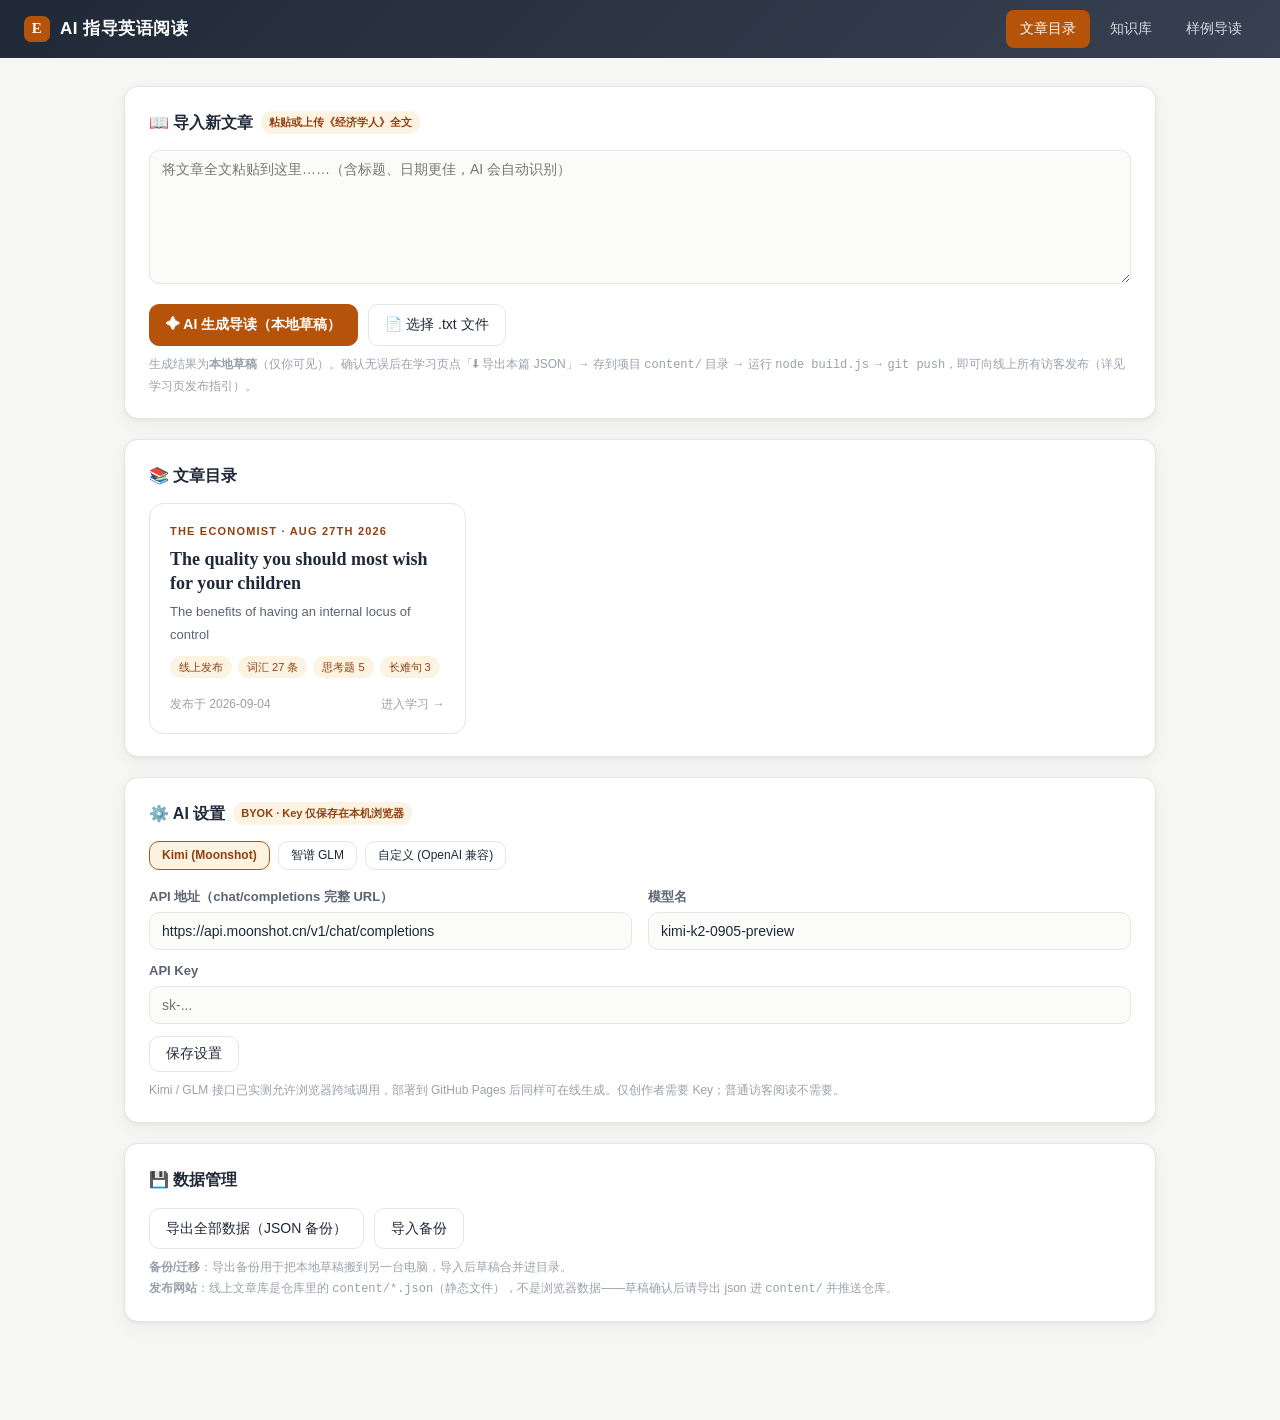
==== index.html @ caaf4fca "v1: AI-guided Economist reading site (catalog/reader/knowledge + publish pipeline)" ====
<!DOCTYPE html>
<html lang="zh-CN" data-page-node-id="gqtPI3JmCnbIhp1EXixJ3h">
<head data-page-node-id="rps567DZU9FNrO89tId5mG">
<meta charset="UTF-8" data-page-node-id="F3slAUeoG3cUB2l0MMrskf">
<meta name="viewport" content="width=device-width, initial-scale=1.0" data-page-node-id="4SSRMsu6b445wvN7J8VEtt">
<title>AI 指导英语阅读 · 目录</title>
<link rel="stylesheet" href="assets/style.css" data-page-node-id="MXWIHJFqvSJb3NQMGgrD86">
</head>
<body data-page="index" data-page-node-id="6e9Y9KqZjH1FziG8vtgu07">
  <div class="topbar" data-page-node-id="CCtZj7341FoejObNn7KaAE">
    <div class="brand" data-page-node-id="4W5JGkWYADOWE5Mno7tiW0"><span class="logo" data-page-node-id="c7baxIaVttMT0jxeq9LJw6">E</span>AI 指导英语阅读</div>
    <div class="nav" data-page-node-id="C6CCEFyE0oXyETtG9NMoEQ">
      <a class="active" href="index.html" data-page-node-id="QRRrLrPo80FwNCvlbhXRt3">文章目录</a>
      <a href="knowledge.html" data-page-node-id="XMlDp0oilmpvRcRUVVE3CS">知识库</a>
      <a href="reader.html?id=internal-locus-of-control" data-page-node-id="7RxdHtXNrRZAaPnO9uMAYj">样例导读</a>
    </div>
  </div>

  <div class="wrap" data-page-node-id="ffBWzVKPS9FWvuJz4ira1n">
    <!-- 导入新文章 -->
    <div class="card" data-page-node-id="iRFc1wLBmVW79arCeKW5vZ">
      <h2 data-page-node-id="AODDBlvWybh9MAU4L2W9Ri">📖 导入新文章 <span class="tag" data-page-node-id="eyCYc5k4I7G2lmx0dejC5j">粘贴或上传《经济学人》全文</span></h2>
      <textarea id="pasteBox" rows="7" placeholder="将文章全文粘贴到这里……（含标题、日期更佳，AI 会自动识别）"></textarea>
      <div class="btnrow" data-page-node-id="OgzWHkaMx4ecJ8EtPGwQdY">
        <button class="btn primary" id="genBtn" data-page-node-id="PKlvO2v6Csacp6kIXfgSgK">✦ AI 生成导读（本地草稿）</button>
        <label class="btn" style="cursor:pointer" data-page-node-id="2xWmmwAgiO1MlBxCkiKaJT">📄 选择 .txt 文件<input type="file" id="fileInput" accept=".txt,.md" style="display:none" data-page-node-id="TmYOyQ7RoKZWCcQ9MiSOTI"></label>
      </div>
      <div class="hintline" data-page-node-id="HSbxI4LDdcZugjQeiFGUpA">生成结果为<b data-page-node-id="HtyB9ydGMKs4JwA0EXGHQS">本地草稿</b>（仅你可见）。确认无误后在学习页点「⬇ 导出本篇 JSON」→ 存到项目 <code data-page-node-id="DXr2sEHzr69LTeSdM58yIC">content/</code> 目录 → 运行 <code data-page-node-id="7UjOhoESYkTd7eBLtxg3Qo">node build.js</code> → <code data-page-node-id="bpiAmT79LPcyawwaTr5K4G">git push</code>，即可向线上所有访客发布（详见学习页发布指引）。</div>
    </div>

    <!-- 文章目录 -->
    <div class="card" data-page-node-id="e4Yj83M6fiOtfK6JWcKBew">
      <h2 data-page-node-id="LSjd7wCiNTgNEjqPnRgszS">📚 文章目录</h2>
      <div id="catalog" class="article-grid" data-page-node-id="b8uWMwFVOuYdcmqJmBHLeQ"></div>
    </div>

    <!-- AI 设置 -->
    <div class="card" data-page-node-id="BGVFznDHZ5kTPimCtdL4pD">
      <h2 data-page-node-id="8JCD4iW6zY59nRwUZPWNG2">⚙️ AI 设置 <span class="tag" data-page-node-id="vC7CDbhA40ghr2RfyPytqW">BYOK · Key 仅保存在本机浏览器</span></h2>
      <div class="preset-row" data-page-node-id="ud3glkqUmxH6levMUTHqCW">
        <button class="btn preset-btn" data-preset="kimi" data-page-node-id="h7YWzfAQy5zsLF9P36oQ9s">Kimi (Moonshot)</button>
        <button class="btn preset-btn" data-preset="glm" data-page-node-id="0tviceNcVD4E6tsyGjXCac">智谱 GLM</button>
        <button class="btn preset-btn" data-preset="custom" data-page-node-id="Q3LFC8Rg2G45mT3vlPiRDQ">自定义 (OpenAI 兼容)</button>
      </div>
      <div class="grid2" data-page-node-id="mzQeJcLczarwBPPm89Hf57">
        <div data-page-node-id="nxJbGApoT5AyiTo2Ca8o9X">
          <label class="fld" data-page-node-id="FkRa7ePfz1giUjC1NyrgZU">API 地址（chat/completions 完整 URL）</label>
          <input type="text" id="cfgBase" placeholder="https://api.moonshot.cn/v1/chat/completions" data-page-node-id="aYSAQNbTwEHSt8r5JAGtvu">
        </div>
        <div data-page-node-id="dNoEELqxTKxl9P8HHwiwdi">
          <label class="fld" data-page-node-id="qrg32jApe4g979EDVRzx66">模型名</label>
          <input type="text" id="cfgModel" placeholder="kimi-k2-0905-preview" data-page-node-id="6utk05ia3nMHZdamZECqE9">
        </div>
      </div>
      <label class="fld" data-page-node-id="EOzwQmXZRAKaqV4yivkz0T">API Key</label>
      <input type="password" id="cfgKey" placeholder="sk-..." data-page-node-id="kdCpwoNbV0lZvS7ECV39f8">
      <div class="btnrow" data-page-node-id="qhagkQpRBxWTSqH8NFhvqx">
        <button class="btn" id="saveCfg" data-page-node-id="Lt70IgLQ3N4JLrFiD0aoy1">保存设置</button>
      </div>
      <div class="hintline" data-page-node-id="QGKdy1alRRQE04pvf4FFfm">Kimi / GLM 接口已实测允许浏览器跨域调用，部署到 GitHub Pages 后同样可在线生成。仅创作者需要 Key；普通访客阅读不需要。</div>
    </div>

    <!-- 数据管理 -->
    <div class="card" data-page-node-id="nuDYiCeK5dPHbz0VGr7rwR">
      <h2 data-page-node-id="WXUaBokGS4bozKnameVSej">💾 数据管理</h2>
      <div class="btnrow" data-page-node-id="iu7I6COCTwYfXyDYb36y1z">
        <button class="btn" id="exportBtn" data-page-node-id="y5ACU0giiNUpmRVlazTFkf">导出全部数据（JSON 备份）</button>
        <label class="btn" style="cursor:pointer" data-page-node-id="8cfSWbIaZgNU8sauFCR5Y0">导入备份<input type="file" id="importFile" accept=".json" style="display:none" data-page-node-id="w5KecTKGCLmGDUyYqxwJxz"></label>
      </div>
      <div class="hintline" data-page-node-id="Tfo5KC55tzWO9uqhmCS8ZQ"><b data-page-node-id="UQqghtQDN9ee9LT2FJIhMr">备份/迁移</b>：导出备份用于把本地草稿搬到另一台电脑，导入后草稿合并进目录。<br data-page-node-id="ft9fP9alDKg9qDXFAs81G7">
      <b data-page-node-id="1uI6XLGed9Aq2duTjrbmCx">发布网站</b>：线上文章库是仓库里的 <code data-page-node-id="VI7H4X8P8HIFBIRgAkDW40">content/*.json</code>（静态文件），不是浏览器数据——草稿确认后请导出 json 进 <code data-page-node-id="SruoO9H8HapVRQaqAOOA1U">content/</code> 并推送仓库。</div>
    </div>
  </div>

  <div class="overlay" id="overlay" data-page-node-id="u5sOJmkDSimMGHCYsHdDo4"><div class="spinner" data-page-node-id="8Dntl7L8p0N6G3o7SXUlXF"></div><div class="msg" data-page-node-id="03FBOPfyxp0dKXqJTy9j3P">AI 正在生成导读……</div></div>
  <script src="assets/seed.js"></script>
  <script src="assets/articles.js"></script>
  <script src="assets/ai.js"></script>
  <script src="assets/app.js"></script>
</body>
</html>
---- assets/style.css ----
/* AI 指导英语阅读 · 全站样式（浅色主题） */
:root {
  --bg: #f6f7f5;
  --panel: #ffffff;
  --ink: #1f2937;
  --ink-soft: #5b6472;
  --line: #e4e7e2;
  --accent: #b45309;       /* 琥珀棕，经济学人质感 */
  --accent-soft: #fdf3e3;
  --accent-deep: #92400e;
  --green: #166534;
  --green-soft: #ecfdf3;
  --blue: #1d4ed8;
  --blue-soft: #eef3ff;
  --red-soft: #fdeaea;
  --red: #b91c1c;
  --radius: 14px;
  --shadow: 0 1px 3px rgba(31,41,55,.06), 0 6px 18px rgba(31,41,55,.05);
  --serif: Georgia, "Times New Roman", "Songti SC", serif;
  --sans: -apple-system, "Segoe UI", "PingFang SC", "Microsoft YaHei", sans-serif;
}
* { box-sizing: border-box; margin: 0; padding: 0; }
body {
  background: var(--bg);
  color: var(--ink);
  font-family: var(--sans);
  line-height: 1.7;
  min-height: 100vh;
}
a { color: var(--accent-deep); text-decoration: none; }
a:hover { text-decoration: underline; }

/* ── 顶栏 ───────────────────────── */
.topbar {
  background: linear-gradient(135deg, #1f2937 0%, #374151 100%);
  color: #fff;
  padding: 0 24px;
  display: flex; align-items: center; justify-content: space-between;
  height: 58px; position: sticky; top: 0; z-index: 50;
}
.topbar .brand { font-size: 17px; font-weight: 700; letter-spacing: .5px; display: flex; align-items: center; gap: 10px; }
.topbar .brand .logo {
  width: 26px; height: 26px; border-radius: 7px;
  background: var(--accent); color: #fff;
  display: inline-flex; align-items: center; justify-content: center;
  font-family: var(--serif); font-size: 15px; font-weight: 700;
}
.topbar .nav { display: flex; gap: 6px; }
.topbar .nav a {
  color: #d7dbe0; padding: 7px 14px; border-radius: 8px; font-size: 14px;
}
.topbar .nav a:hover { background: rgba(255,255,255,.12); text-decoration: none; }
.topbar .nav a.active { background: var(--accent); color: #fff; }

.wrap { max-width: 1080px; margin: 0 auto; padding: 28px 24px 80px; }

/* ── 卡片 ───────────────────────── */
.card {
  background: var(--panel); border: 1px solid var(--line);
  border-radius: var(--radius); box-shadow: var(--shadow);
  padding: 22px 24px; margin-bottom: 20px;
}
.card h2 { font-size: 16px; margin-bottom: 14px; display: flex; align-items: center; gap: 8px; }
.card h2 .tag { font-size: 11px; font-weight: 600; color: var(--accent-deep); background: var(--accent-soft); padding: 2px 8px; border-radius: 20px; }

/* ── 表单 ───────────────────────── */
textarea, input[type=text], input[type=password], select {
  width: 100%; border: 1px solid var(--line); border-radius: 10px;
  padding: 10px 12px; font-size: 14px; font-family: var(--sans);
  background: #fbfcfa; color: var(--ink);
}
textarea:focus, input:focus, select:focus { outline: 2px solid #f2d9ae; border-color: var(--accent); }
label.fld { display: block; font-size: 13px; color: var(--ink-soft); margin: 10px 0 4px; font-weight: 600; }

.btn {
  display: inline-flex; align-items: center; gap: 6px;
  border: 1px solid var(--line); background: #fff; color: var(--ink);
  border-radius: 10px; padding: 8px 16px; font-size: 14px; cursor: pointer;
  font-family: var(--sans); transition: .15s;
}
.btn:hover { border-color: var(--accent); color: var(--accent-deep); }
.btn.primary { background: var(--accent); border-color: var(--accent); color: #fff; font-weight: 600; }
.btn.primary:hover { background: var(--accent-deep); }
.btn.danger { color: var(--red); border-color: #f3caca; }
.btn.danger:hover { background: var(--red-soft); }
.btn:disabled { opacity: .5; cursor: not-allowed; }
.btnrow { display: flex; gap: 10px; flex-wrap: wrap; margin-top: 12px; }

/* ── 目录卡片 ───────────────────── */
.article-grid { display: grid; grid-template-columns: repeat(auto-fill, minmax(300px, 1fr)); gap: 16px; }
.art-card {
  background: var(--panel); border: 1px solid var(--line); border-radius: var(--radius);
  padding: 18px 20px; cursor: pointer; transition: .15s; position: relative;
  display: flex; flex-direction: column; gap: 6px;
}
.art-card:hover { border-color: var(--accent); box-shadow: var(--shadow); transform: translateY(-2px); }
.art-card .kicker { font-size: 11px; letter-spacing: 1.2px; text-transform: uppercase; color: var(--accent-deep); font-weight: 700; }
.art-card h3 { font-family: var(--serif); font-size: 18px; line-height: 1.35; color: var(--ink); }
.art-card .sub { font-size: 13px; color: var(--ink-soft); }
.art-card .meta { font-size: 12px; color: #9aa1ab; margin-top: auto; padding-top: 10px; display: flex; justify-content: space-between; }
.art-card .chips { display: flex; gap: 6px; flex-wrap: wrap; margin-top: 4px; }
.chip { font-size: 11px; background: var(--accent-soft); color: var(--accent-deep); border-radius: 20px; padding: 2px 9px; }
.empty { text-align: center; color: var(--ink-soft); padding: 50px 0; font-size: 14px; }

/* ── 设置面板 ───────────────────── */
.preset-row { display: flex; gap: 8px; flex-wrap: wrap; margin-bottom: 6px; }
.preset-btn { font-size: 12px; padding: 5px 12px; }
.preset-btn.active { background: var(--accent-soft); border-color: var(--accent); color: var(--accent-deep); font-weight: 600; }
.grid2 { display: grid; grid-template-columns: 1fr 1fr; gap: 0 16px; }
@media (max-width: 640px) { .grid2 { grid-template-columns: 1fr; } }
.hintline { font-size: 12px; color: #9aa1ab; margin-top: 8px; }

/* ── 学习页 ─────────────────────── */
.reader-head { padding: 26px 28px 22px; }
.reader-head .kicker { font-size: 12px; letter-spacing: 1.5px; text-transform: uppercase; color: var(--accent-deep); font-weight: 700; margin-bottom: 8px; }
.reader-head h1 { font-family: var(--serif); font-size: 30px; line-height: 1.3; margin-bottom: 6px; }
.reader-head .sub { font-size: 15px; color: var(--ink-soft); margin-bottom: 10px; }
.reader-head .meta { font-size: 12.5px; color: #9aa1ab; }
.toc-pills { display: flex; gap: 8px; flex-wrap: wrap; margin: 18px 0 4px; }
.toc-pills a { font-size: 12.5px; background: #f1f2ef; border-radius: 20px; padding: 4px 13px; color: var(--ink-soft); }
.toc-pills a:hover { background: var(--accent-soft); color: var(--accent-deep); text-decoration: none; }

.sec { padding: 26px 28px; }
.sec > h2 {
  font-size: 19px; font-family: var(--serif); margin-bottom: 16px;
  padding-bottom: 10px; border-bottom: 2px solid var(--accent);
  display: flex; align-items: baseline; gap: 10px;
}
.sec > h2 .num { font-size: 13px; color: var(--accent-deep); font-family: var(--sans); font-weight: 700; }

/* 背景与结构 */
.prose { font-size: 14.5px; color: #333a45; }
.prose p { margin-bottom: 10px; }
.flow { margin: 18px 0 6px; }
.flow-item { display: flex; gap: 14px; }
.flow-rail { display: flex; flex-direction: column; align-items: center; }
.flow-dot { width: 12px; height: 12px; border-radius: 50%; background: var(--accent); flex: none; margin-top: 7px; }
.flow-line { width: 2px; flex: 1; background: #eadfce; min-height: 26px; }
.flow-body { padding-bottom: 18px; }
.flow-body b { color: var(--accent-deep); }
.flow-body .d { font-size: 13.5px; color: var(--ink-soft); }
.strategy {
  background: var(--accent-soft); border-left: 3px solid var(--accent);
  border-radius: 0 10px 10px 0; padding: 12px 16px; font-size: 13.5px; margin-top: 8px;
}

/* 问题 */
.q-item { border: 1px solid var(--line); border-radius: 12px; padding: 14px 18px; margin-bottom: 12px; background: #fdfdfc; }
.q-item .q { font-weight: 600; font-size: 14.5px; margin-bottom: 6px; }
.q-item .q .qn { color: var(--accent-deep); margin-right: 6px; }
details { margin-top: 6px; }
details summary { font-size: 13px; color: var(--blue); cursor: pointer; user-select: none; }
details .ans { font-size: 13.5px; color: #333a45; margin-top: 8px; padding: 10px 14px; border-radius: 8px; }
details .ans.hint { background: var(--blue-soft); }
details .ans.ref { background: var(--green-soft); }

/* 长难句 */
.sent { margin-bottom: 26px; }
.sent .orig {
  font-family: var(--serif); font-size: 15.5px; line-height: 1.75;
  background: #fbf8f2; border: 1px solid #ecdfc6; border-radius: 10px;
  padding: 14px 18px; margin-bottom: 10px;
}
.sent .orig .lbl, .sent .parse-wrap .lbl, .sent .note .lbl {
  font-size: 11px; font-weight: 700; letter-spacing: 1px; color: var(--accent-deep);
  display: block; margin-bottom: 6px; font-family: var(--sans);
}
.sent .parse {
  font-family: "Cascadia Code", Consolas, "Courier New", monospace;
  font-size: 13px; line-height: 1.8; white-space: pre-wrap;
  background: #23272e; color: #d8dee9; border-radius: 10px; padding: 14px 18px;
  overflow-x: auto;
}
.sent .note {
  font-size: 13.5px; background: var(--green-soft); border-radius: 10px;
  padding: 10px 16px; margin-top: 10px; color: #244a33;
}
.sent .note .lbl { color: var(--green); }

/* 词汇表 */
.vocab-table { width: 100%; border-collapse: collapse; font-size: 13.5px; margin-top: 6px; }
.vocab-table th {
  text-align: left; font-size: 12px; color: var(--ink-soft);
  border-bottom: 2px solid var(--line); padding: 8px 10px; white-space: nowrap;
}
.vocab-table td { padding: 9px 10px; border-bottom: 1px solid var(--line); vertical-align: top; }
.vocab-table tr:hover td { background: #fbf8f2; }
.vocab-table .term { font-weight: 700; color: var(--accent-deep); }
.vocab-table .ctx { color: var(--ink-soft); font-style: italic; font-family: var(--serif); }
.vocab-table .num-cell { color: #b0b6bf; font-size: 12px; white-space: nowrap; }

/* 原文 */
.original-text { font-family: var(--serif); font-size: 15.5px; line-height: 1.95; color: #2a313b; column-gap: 40px; }
.original-text p { margin-bottom: 14px; text-indent: 1.5em; }
.original-text p:first-child { text-indent: 0; }
.original-text p:first-child::first-letter { font-size: 200%; font-weight: 700; color: var(--accent-deep); }

/* 底部导航 */
.reader-nav { display: flex; justify-content: space-between; align-items: center; gap: 10px; }

/* ── 知识库 ─────────────────────── */
.kb-tabs { display: flex; gap: 8px; flex-wrap: wrap; margin-bottom: 18px; }
.kb-tab {
  border: 1px solid var(--line); background: #fff; border-radius: 12px;
  padding: 9px 18px; font-size: 14px; cursor: pointer; color: var(--ink-soft);
}
.kb-tab.active { background: var(--accent); border-color: var(--accent); color: #fff; font-weight: 600; }
.kb-tab .cnt { font-size: 12px; opacity: .75; margin-left: 5px; }
.kb-toolbar { display: flex; gap: 10px; margin-bottom: 14px; flex-wrap: wrap; }
.kb-toolbar input[type=text] { flex: 1; min-width: 200px; }
.kb-toolbar select { width: auto; min-width: 180px; }

/* 提示条 */
.toast {
  position: fixed; bottom: 28px; left: 50%; transform: translateX(-50%) translateY(20px);
  background: #1f2937; color: #fff; padding: 10px 22px; border-radius: 10px;
  font-size: 14px; opacity: 0; pointer-events: none; transition: .25s; z-index: 99;
  max-width: 80vw;
}
.toast.show { opacity: 1; transform: translateX(-50%) translateY(0); }
.toast.err { background: var(--red); }

/* 加载遮罩 */
.overlay {
  position: fixed; inset: 0; background: rgba(246,247,245,.85); z-index: 90;
  display: none; align-items: center; justify-content: center; flex-direction: column; gap: 14px;
}
.overlay.show { display: flex; }
.spinner {
  width: 34px; height: 34px; border: 3px solid #eadfce; border-top-color: var(--accent);
  border-radius: 50%; animation: spin .8s linear infinite;
}
@keyframes spin { to { transform: rotate(360deg); } }
.overlay .msg { font-size: 14px; color: var(--ink-soft); }
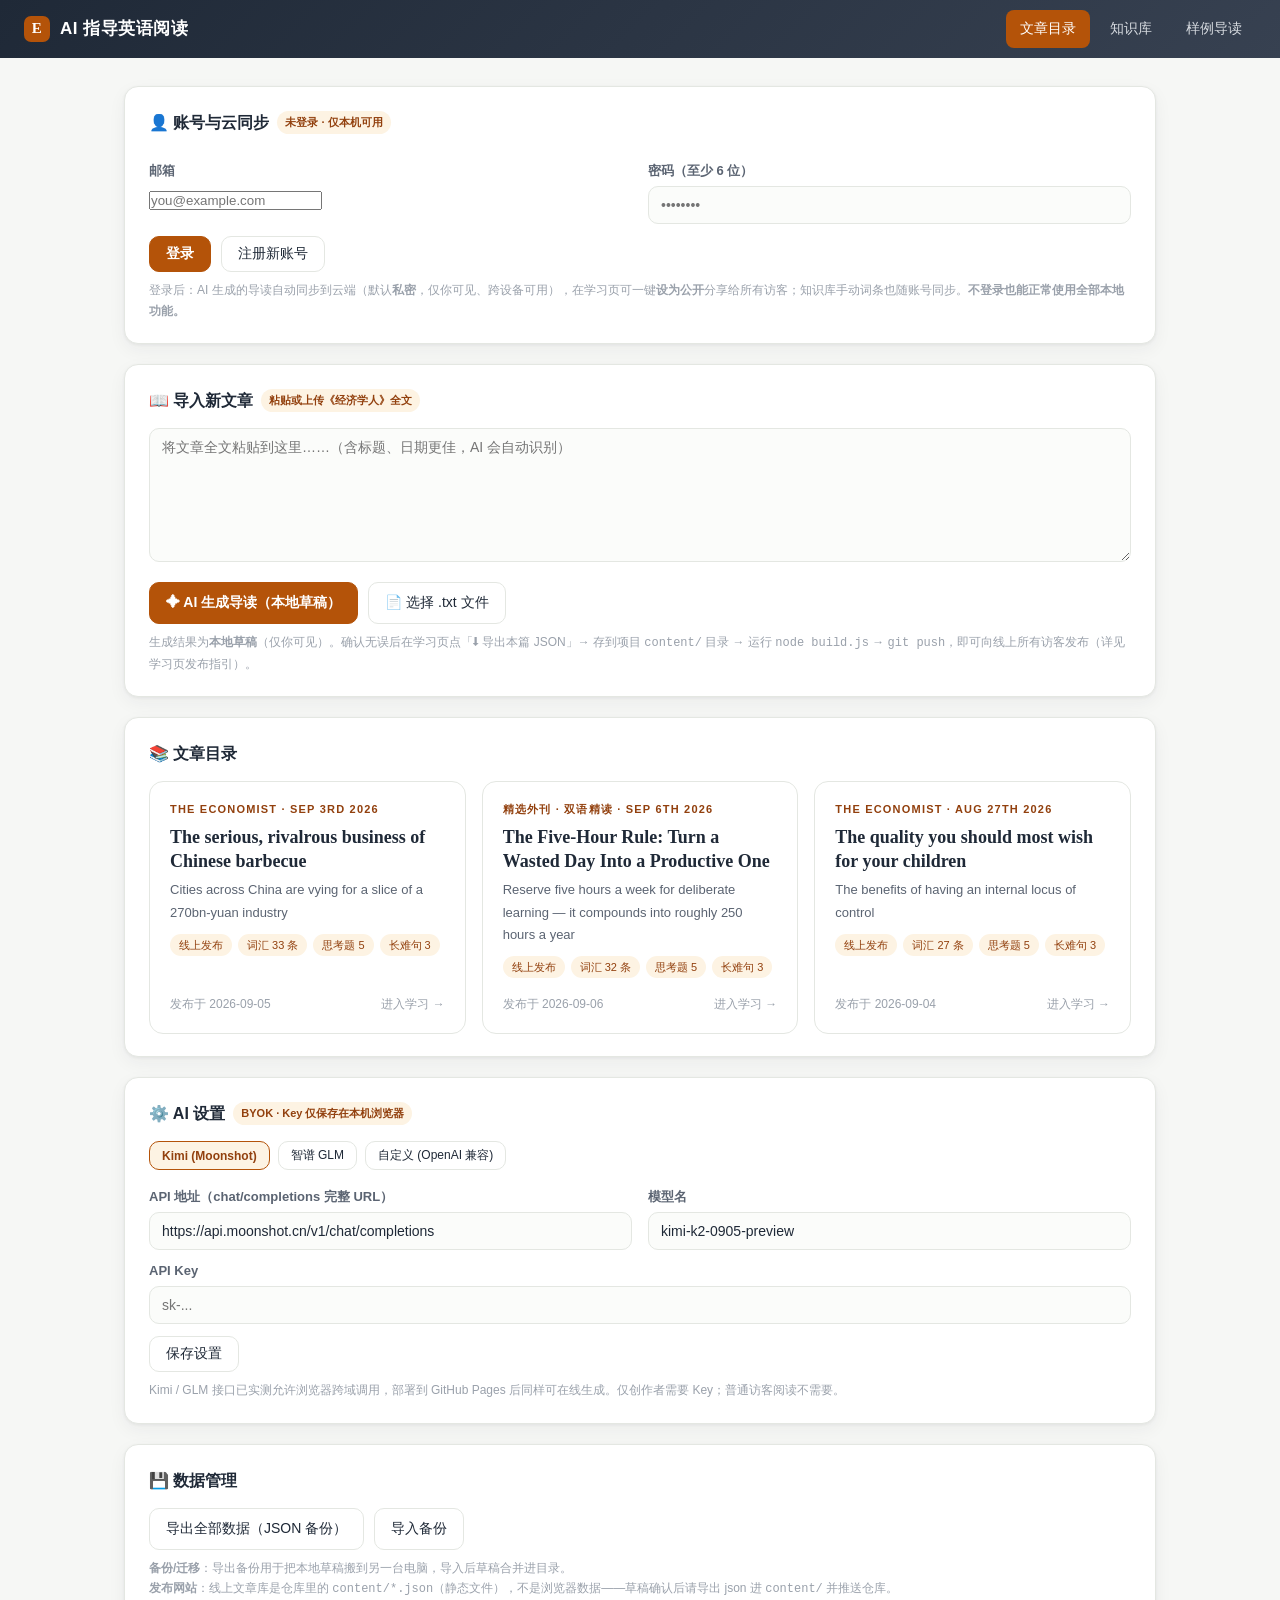
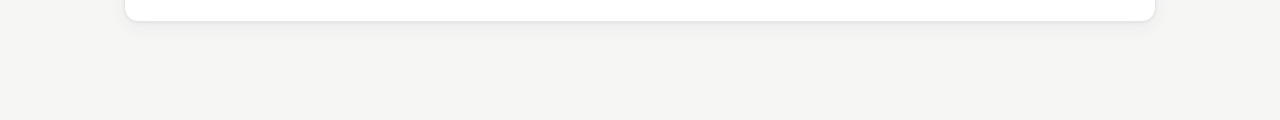
==== commit 3c071d54: "feat: multi-user cloud sync via Supabase (auth, private/public articles, KB sync)" ====
--- a/index.html
+++ b/index.html
@@ -1,78 +1,110 @@
 <!DOCTYPE html>
-<html lang="zh-CN" data-page-node-id="gqtPI3JmCnbIhp1EXixJ3h">
-<head data-page-node-id="rps567DZU9FNrO89tId5mG">
-<meta charset="UTF-8" data-page-node-id="F3slAUeoG3cUB2l0MMrskf">
-<meta name="viewport" content="width=device-width, initial-scale=1.0" data-page-node-id="4SSRMsu6b445wvN7J8VEtt">
+<html lang="zh-CN">
+<head>
+<meta charset="UTF-8">
+<meta name="viewport" content="width=device-width, initial-scale=1.0">
 <title>AI 指导英语阅读 · 目录</title>
-<link rel="stylesheet" href="assets/style.css" data-page-node-id="MXWIHJFqvSJb3NQMGgrD86">
+<link rel="stylesheet" href="assets/style.css">
 </head>
-<body data-page="index" data-page-node-id="6e9Y9KqZjH1FziG8vtgu07">
-  <div class="topbar" data-page-node-id="CCtZj7341FoejObNn7KaAE">
-    <div class="brand" data-page-node-id="4W5JGkWYADOWE5Mno7tiW0"><span class="logo" data-page-node-id="c7baxIaVttMT0jxeq9LJw6">E</span>AI 指导英语阅读</div>
-    <div class="nav" data-page-node-id="C6CCEFyE0oXyETtG9NMoEQ">
-      <a class="active" href="index.html" data-page-node-id="QRRrLrPo80FwNCvlbhXRt3">文章目录</a>
-      <a href="knowledge.html" data-page-node-id="XMlDp0oilmpvRcRUVVE3CS">知识库</a>
-      <a href="reader.html?id=internal-locus-of-control" data-page-node-id="7RxdHtXNrRZAaPnO9uMAYj">样例导读</a>
+<body data-page="index">
+  <div class="topbar">
+    <div class="brand"><span class="logo">E</span>AI 指导英语阅读</div>
+    <div class="nav">
+      <a class="active" href="index.html">文章目录</a>
+      <a href="knowledge.html">知识库</a>
+      <a href="reader.html?id=internal-locus-of-control">样例导读</a>
     </div>
   </div>
 
-  <div class="wrap" data-page-node-id="ffBWzVKPS9FWvuJz4ira1n">
+  <div class="wrap">
+    <!-- 账号与云同步 -->
+    <div class="card" id="authCard">
+      <h2>👤 账号与云同步 <span class="tag" id="authStateTag">未登录 · 仅本机可用</span></h2>
+      <div id="authLoggedOut">
+        <div class="grid2">
+          <div>
+            <label class="fld">邮箱</label>
+            <input type="email" id="authEmail" placeholder="you@example.com">
+          </div>
+          <div>
+            <label class="fld">密码（至少 6 位）</label>
+            <input type="password" id="authPass" placeholder="••••••••">
+          </div>
+        </div>
+        <div class="btnrow">
+          <button class="btn primary" id="loginBtn">登录</button>
+          <button class="btn" id="signupBtn">注册新账号</button>
+        </div>
+        <div class="hintline">登录后：AI 生成的导读自动同步到云端（默认<b>私密</b>，仅你可见、跨设备可用），在学习页可一键<b>设为公开</b>分享给所有访客；知识库手动词条也随账号同步。<b>不登录也能正常使用全部本地功能。</b></div>
+      </div>
+      <div id="authLoggedIn" style="display:none">
+        <div class="hintline" style="margin-bottom:10px">已登录：<b id="authUserEmail"></b> <span id="syncStatus" style="color:#9aa1ab"></span></div>
+        <div class="btnrow">
+          <button class="btn" id="syncBtn">立即同步</button>
+          <button class="btn danger" id="logoutBtn">退出登录</button>
+        </div>
+        <div class="hintline">你的文章默认私密；在学习页点「🌐 设为公开」即分享给所有访客。想让他人也来张贴文章？把本站地址发给对方，各自注册账号即可。</div>
+      </div>
+    </div>
+
     <!-- 导入新文章 -->
-    <div class="card" data-page-node-id="iRFc1wLBmVW79arCeKW5vZ">
-      <h2 data-page-node-id="AODDBlvWybh9MAU4L2W9Ri">📖 导入新文章 <span class="tag" data-page-node-id="eyCYc5k4I7G2lmx0dejC5j">粘贴或上传《经济学人》全文</span></h2>
+    <div class="card">
+      <h2>📖 导入新文章 <span class="tag">粘贴或上传《经济学人》全文</span></h2>
       <textarea id="pasteBox" rows="7" placeholder="将文章全文粘贴到这里……（含标题、日期更佳，AI 会自动识别）"></textarea>
-      <div class="btnrow" data-page-node-id="OgzWHkaMx4ecJ8EtPGwQdY">
-        <button class="btn primary" id="genBtn" data-page-node-id="PKlvO2v6Csacp6kIXfgSgK">✦ AI 生成导读（本地草稿）</button>
-        <label class="btn" style="cursor:pointer" data-page-node-id="2xWmmwAgiO1MlBxCkiKaJT">📄 选择 .txt 文件<input type="file" id="fileInput" accept=".txt,.md" style="display:none" data-page-node-id="TmYOyQ7RoKZWCcQ9MiSOTI"></label>
+      <div class="btnrow">
+        <button class="btn primary" id="genBtn">✦ AI 生成导读（本地草稿）</button>
+        <label class="btn" style="cursor:pointer">📄 选择 .txt 文件<input type="file" id="fileInput" accept=".txt,.md" style="display:none"></label>
       </div>
-      <div class="hintline" data-page-node-id="HSbxI4LDdcZugjQeiFGUpA">生成结果为<b data-page-node-id="HtyB9ydGMKs4JwA0EXGHQS">本地草稿</b>（仅你可见）。确认无误后在学习页点「⬇ 导出本篇 JSON」→ 存到项目 <code data-page-node-id="DXr2sEHzr69LTeSdM58yIC">content/</code> 目录 → 运行 <code data-page-node-id="7UjOhoESYkTd7eBLtxg3Qo">node build.js</code> → <code data-page-node-id="bpiAmT79LPcyawwaTr5K4G">git push</code>，即可向线上所有访客发布（详见学习页发布指引）。</div>
+      <div class="hintline">生成结果为<b>本地草稿</b>（仅你可见）。确认无误后在学习页点「⬇ 导出本篇 JSON」→ 存到项目 <code>content/</code> 目录 → 运行 <code>node build.js</code> → <code>git push</code>，即可向线上所有访客发布（详见学习页发布指引）。</div>
     </div>
 
     <!-- 文章目录 -->
-    <div class="card" data-page-node-id="e4Yj83M6fiOtfK6JWcKBew">
-      <h2 data-page-node-id="LSjd7wCiNTgNEjqPnRgszS">📚 文章目录</h2>
-      <div id="catalog" class="article-grid" data-page-node-id="b8uWMwFVOuYdcmqJmBHLeQ"></div>
+    <div class="card">
+      <h2>📚 文章目录</h2>
+      <div id="catalog" class="article-grid"></div>
     </div>
 
     <!-- AI 设置 -->
-    <div class="card" data-page-node-id="BGVFznDHZ5kTPimCtdL4pD">
-      <h2 data-page-node-id="8JCD4iW6zY59nRwUZPWNG2">⚙️ AI 设置 <span class="tag" data-page-node-id="vC7CDbhA40ghr2RfyPytqW">BYOK · Key 仅保存在本机浏览器</span></h2>
-      <div class="preset-row" data-page-node-id="ud3glkqUmxH6levMUTHqCW">
-        <button class="btn preset-btn" data-preset="kimi" data-page-node-id="h7YWzfAQy5zsLF9P36oQ9s">Kimi (Moonshot)</button>
-        <button class="btn preset-btn" data-preset="glm" data-page-node-id="0tviceNcVD4E6tsyGjXCac">智谱 GLM</button>
-        <button class="btn preset-btn" data-preset="custom" data-page-node-id="Q3LFC8Rg2G45mT3vlPiRDQ">自定义 (OpenAI 兼容)</button>
+    <div class="card">
+      <h2>⚙️ AI 设置 <span class="tag">BYOK · Key 仅保存在本机浏览器</span></h2>
+      <div class="preset-row">
+        <button class="btn preset-btn" data-preset="kimi">Kimi (Moonshot)</button>
+        <button class="btn preset-btn" data-preset="glm">智谱 GLM</button>
+        <button class="btn preset-btn" data-preset="custom">自定义 (OpenAI 兼容)</button>
       </div>
-      <div class="grid2" data-page-node-id="mzQeJcLczarwBPPm89Hf57">
-        <div data-page-node-id="nxJbGApoT5AyiTo2Ca8o9X">
-          <label class="fld" data-page-node-id="FkRa7ePfz1giUjC1NyrgZU">API 地址（chat/completions 完整 URL）</label>
-          <input type="text" id="cfgBase" placeholder="https://api.moonshot.cn/v1/chat/completions" data-page-node-id="aYSAQNbTwEHSt8r5JAGtvu">
+      <div class="grid2">
+        <div>
+          <label class="fld">API 地址（chat/completions 完整 URL）</label>
+          <input type="text" id="cfgBase" placeholder="https://api.moonshot.cn/v1/chat/completions">
         </div>
-        <div data-page-node-id="dNoEELqxTKxl9P8HHwiwdi">
-          <label class="fld" data-page-node-id="qrg32jApe4g979EDVRzx66">模型名</label>
-          <input type="text" id="cfgModel" placeholder="kimi-k2-0905-preview" data-page-node-id="6utk05ia3nMHZdamZECqE9">
+        <div>
+          <label class="fld">模型名</label>
+          <input type="text" id="cfgModel" placeholder="kimi-k2-0905-preview">
         </div>
       </div>
-      <label class="fld" data-page-node-id="EOzwQmXZRAKaqV4yivkz0T">API Key</label>
-      <input type="password" id="cfgKey" placeholder="sk-..." data-page-node-id="kdCpwoNbV0lZvS7ECV39f8">
-      <div class="btnrow" data-page-node-id="qhagkQpRBxWTSqH8NFhvqx">
-        <button class="btn" id="saveCfg" data-page-node-id="Lt70IgLQ3N4JLrFiD0aoy1">保存设置</button>
+      <label class="fld">API Key</label>
+      <input type="password" id="cfgKey" placeholder="sk-...">
+      <div class="btnrow">
+        <button class="btn" id="saveCfg">保存设置</button>
       </div>
-      <div class="hintline" data-page-node-id="QGKdy1alRRQE04pvf4FFfm">Kimi / GLM 接口已实测允许浏览器跨域调用，部署到 GitHub Pages 后同样可在线生成。仅创作者需要 Key；普通访客阅读不需要。</div>
+      <div class="hintline">Kimi / GLM 接口已实测允许浏览器跨域调用，部署到 GitHub Pages 后同样可在线生成。仅创作者需要 Key；普通访客阅读不需要。</div>
     </div>
 
     <!-- 数据管理 -->
-    <div class="card" data-page-node-id="nuDYiCeK5dPHbz0VGr7rwR">
-      <h2 data-page-node-id="WXUaBokGS4bozKnameVSej">💾 数据管理</h2>
-      <div class="btnrow" data-page-node-id="iu7I6COCTwYfXyDYb36y1z">
-        <button class="btn" id="exportBtn" data-page-node-id="y5ACU0giiNUpmRVlazTFkf">导出全部数据（JSON 备份）</button>
-        <label class="btn" style="cursor:pointer" data-page-node-id="8cfSWbIaZgNU8sauFCR5Y0">导入备份<input type="file" id="importFile" accept=".json" style="display:none" data-page-node-id="w5KecTKGCLmGDUyYqxwJxz"></label>
+    <div class="card">
+      <h2>💾 数据管理</h2>
+      <div class="btnrow">
+        <button class="btn" id="exportBtn">导出全部数据（JSON 备份）</button>
+        <label class="btn" style="cursor:pointer">导入备份<input type="file" id="importFile" accept=".json" style="display:none"></label>
       </div>
-      <div class="hintline" data-page-node-id="Tfo5KC55tzWO9uqhmCS8ZQ"><b data-page-node-id="UQqghtQDN9ee9LT2FJIhMr">备份/迁移</b>：导出备份用于把本地草稿搬到另一台电脑，导入后草稿合并进目录。<br data-page-node-id="ft9fP9alDKg9qDXFAs81G7">
-      <b data-page-node-id="1uI6XLGed9Aq2duTjrbmCx">发布网站</b>：线上文章库是仓库里的 <code data-page-node-id="VI7H4X8P8HIFBIRgAkDW40">content/*.json</code>（静态文件），不是浏览器数据——草稿确认后请导出 json 进 <code data-page-node-id="SruoO9H8HapVRQaqAOOA1U">content/</code> 并推送仓库。</div>
+      <div class="hintline"><b>备份/迁移</b>：导出备份用于把本地草稿搬到另一台电脑，导入后草稿合并进目录。<br>
+      <b>发布网站</b>：线上文章库是仓库里的 <code>content/*.json</code>（静态文件），不是浏览器数据——草稿确认后请导出 json 进 <code>content/</code> 并推送仓库。</div>
     </div>
   </div>
 
-  <div class="overlay" id="overlay" data-page-node-id="u5sOJmkDSimMGHCYsHdDo4"><div class="spinner" data-page-node-id="8Dntl7L8p0N6G3o7SXUlXF"></div><div class="msg" data-page-node-id="03FBOPfyxp0dKXqJTy9j3P">AI 正在生成导读……</div></div>
+  <div class="overlay" id="overlay"><div class="spinner"></div><div class="msg">AI 正在生成导读……</div></div>
+  <script src="assets/vendor/supabase.min.js"></script>
+  <script src="assets/cloud.js"></script>
   <script src="assets/seed.js"></script>
   <script src="assets/articles.js"></script>
   <script src="assets/ai.js"></script>
--- a/assets/style.css
+++ b/assets/style.css
@@ -185,8 +185,8 @@
 }
 .vocab-table td { padding: 9px 10px; border-bottom: 1px solid var(--line); vertical-align: top; }
 .vocab-table tr:hover td { background: #fbf8f2; }
-.vocab-table .term { font-weight: 700; color: var(--accent-deep); }
-.vocab-table .ctx { color: var(--ink-soft); font-style: italic; font-family: var(--serif); }
+.vocab-table td:first-child { font-weight: 700; color: var(--accent-deep); }
+.vocab-table.rich td:last-child { color: var(--ink-soft); font-style: italic; font-family: var(--serif); }
 .vocab-table .num-cell { color: #b0b6bf; font-size: 12px; white-space: nowrap; }
 
 /* 原文 */
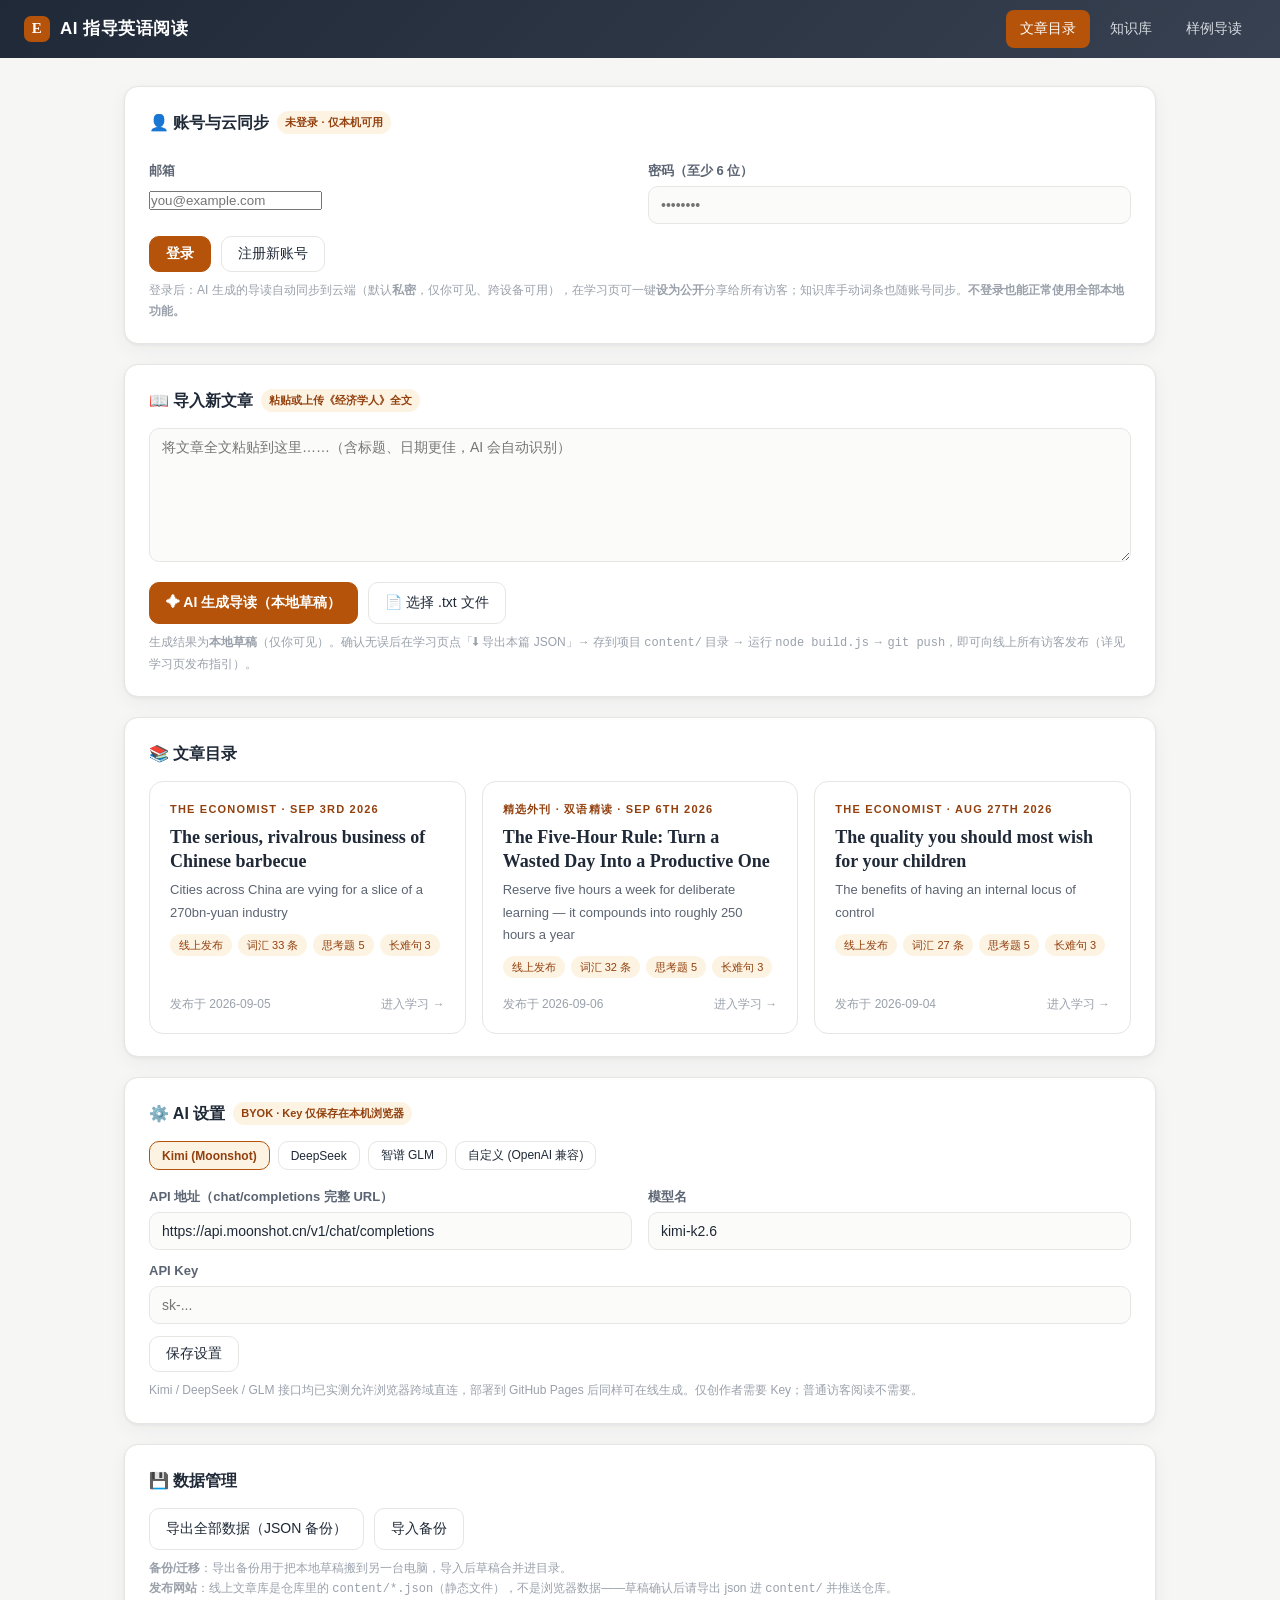
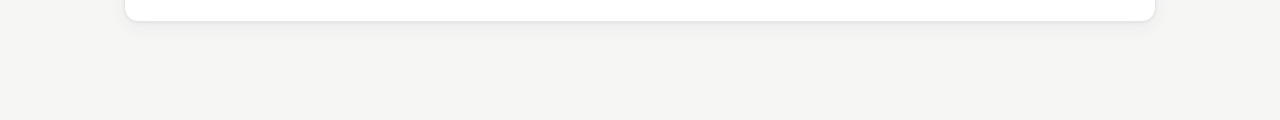
==== commit 53294c45: "feat: add DeepSeek preset; update default models (kimi-k2.6, deepseek-v4-flash, glm-5.3)" ====
--- a/index.html
+++ b/index.html
@@ -69,6 +69,7 @@
       <h2>⚙️ AI 设置 <span class="tag">BYOK · Key 仅保存在本机浏览器</span></h2>
       <div class="preset-row">
         <button class="btn preset-btn" data-preset="kimi">Kimi (Moonshot)</button>
+        <button class="btn preset-btn" data-preset="deepseek">DeepSeek</button>
         <button class="btn preset-btn" data-preset="glm">智谱 GLM</button>
         <button class="btn preset-btn" data-preset="custom">自定义 (OpenAI 兼容)</button>
       </div>
@@ -79,7 +80,7 @@
         </div>
         <div>
           <label class="fld">模型名</label>
-          <input type="text" id="cfgModel" placeholder="kimi-k2-0905-preview">
+          <input type="text" id="cfgModel" placeholder="kimi-k2.6">
         </div>
       </div>
       <label class="fld">API Key</label>
@@ -87,7 +88,7 @@
       <div class="btnrow">
         <button class="btn" id="saveCfg">保存设置</button>
       </div>
-      <div class="hintline">Kimi / GLM 接口已实测允许浏览器跨域调用，部署到 GitHub Pages 后同样可在线生成。仅创作者需要 Key；普通访客阅读不需要。</div>
+      <div class="hintline">Kimi / DeepSeek / GLM 接口均已实测允许浏览器跨域直连，部署到 GitHub Pages 后同样可在线生成。仅创作者需要 Key；普通访客阅读不需要。</div>
     </div>
 
     <!-- 数据管理 -->
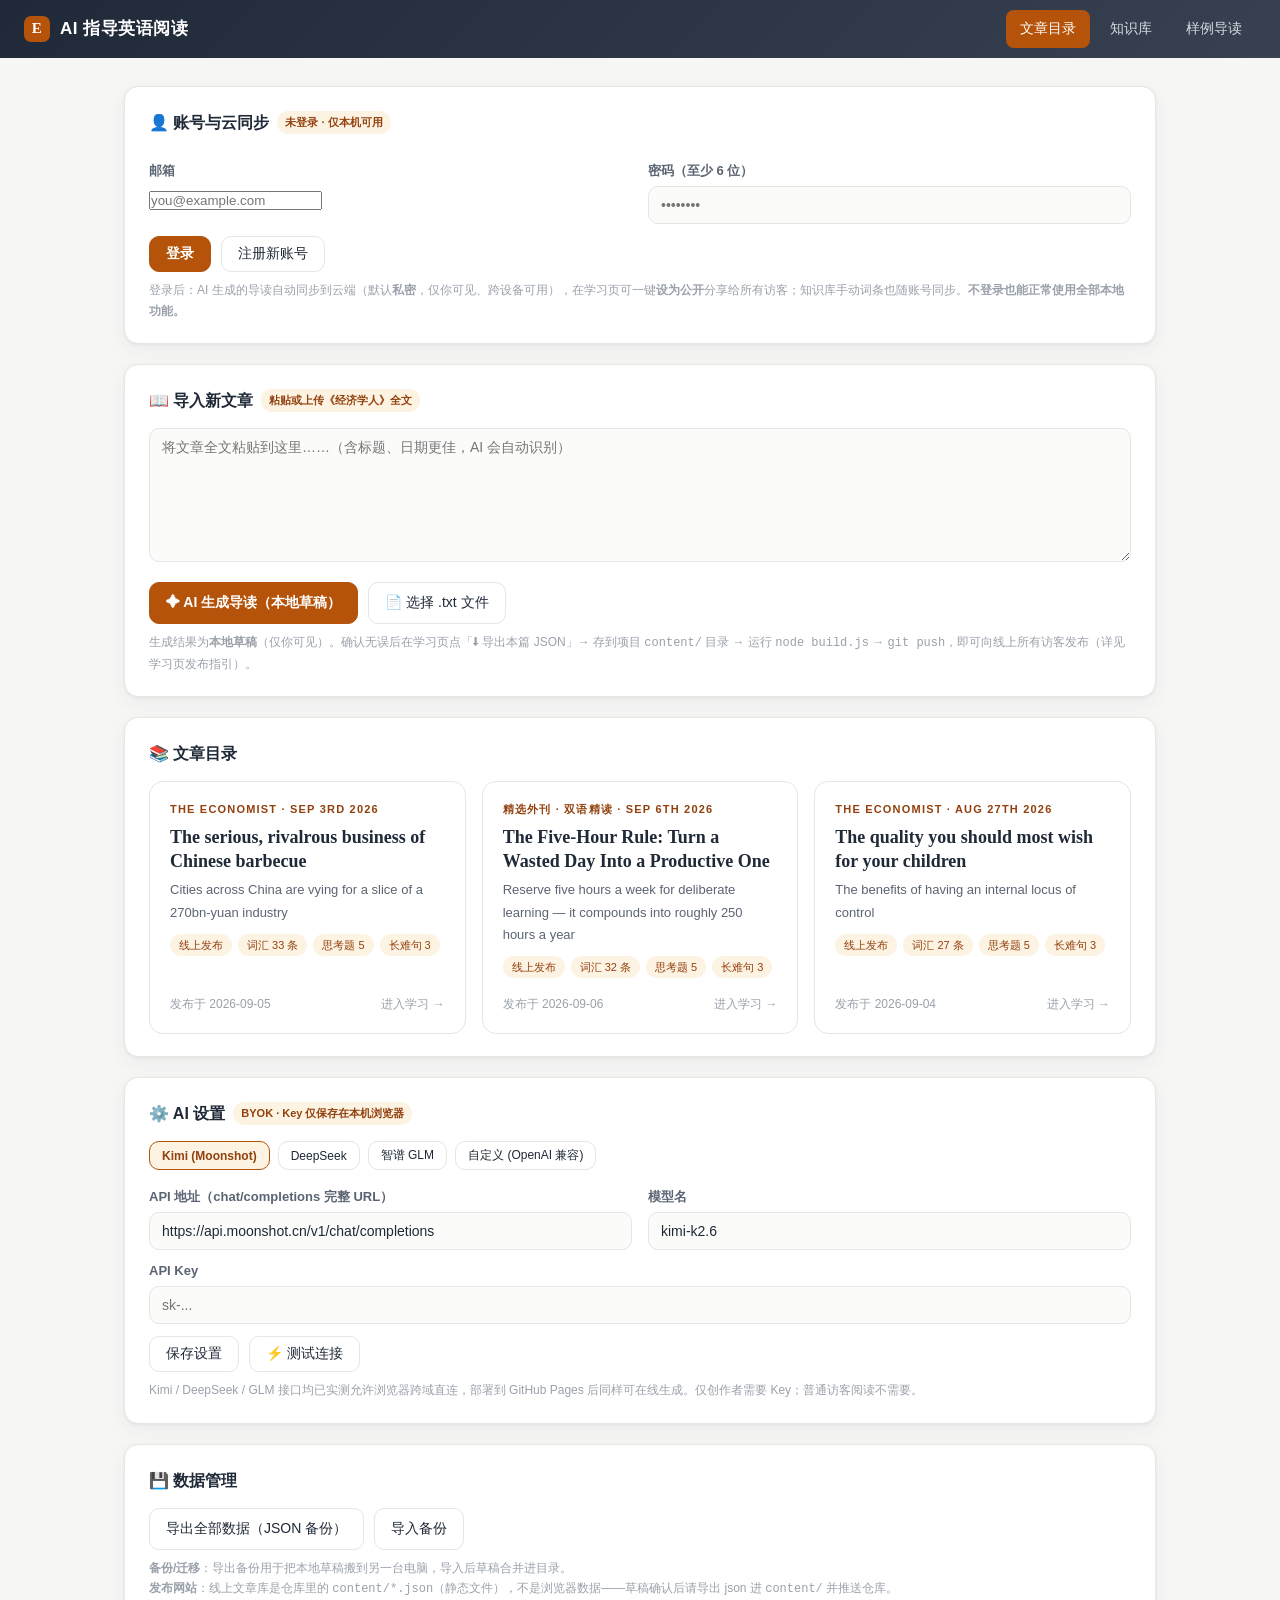
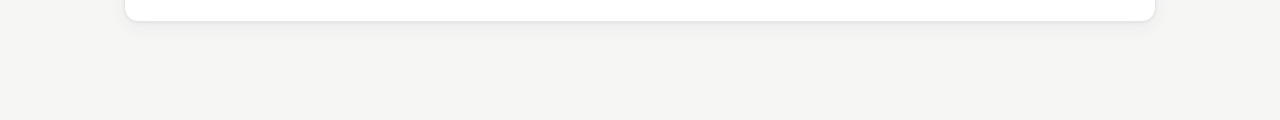
==== commit a3930ae1: "feat: add connection test button in AI settings" ====
--- a/index.html
+++ b/index.html
@@ -55,6 +55,7 @@
         <button class="btn primary" id="genBtn">✦ AI 生成导读（本地草稿）</button>
         <label class="btn" style="cursor:pointer">📄 选择 .txt 文件<input type="file" id="fileInput" accept=".txt,.md" style="display:none"></label>
       </div>
+      <div id="genError" style="display:none;margin-top:10px;padding:10px 14px;border-radius:8px;background:#fef2f2;border:1px solid #fecaca;color:#b91c1c;font-size:13px;line-height:1.6"></div>
       <div class="hintline">生成结果为<b>本地草稿</b>（仅你可见）。确认无误后在学习页点「⬇ 导出本篇 JSON」→ 存到项目 <code>content/</code> 目录 → 运行 <code>node build.js</code> → <code>git push</code>，即可向线上所有访客发布（详见学习页发布指引）。</div>
     </div>
 
@@ -87,6 +88,8 @@
       <input type="password" id="cfgKey" placeholder="sk-...">
       <div class="btnrow">
         <button class="btn" id="saveCfg">保存设置</button>
+        <button class="btn" id="testCfg">⚡ 测试连接</button>
+        <span id="cfgTestResult" style="font-size:13px;align-self:center"></span>
       </div>
       <div class="hintline">Kimi / DeepSeek / GLM 接口均已实测允许浏览器跨域直连，部署到 GitHub Pages 后同样可在线生成。仅创作者需要 Key；普通访客阅读不需要。</div>
     </div>
